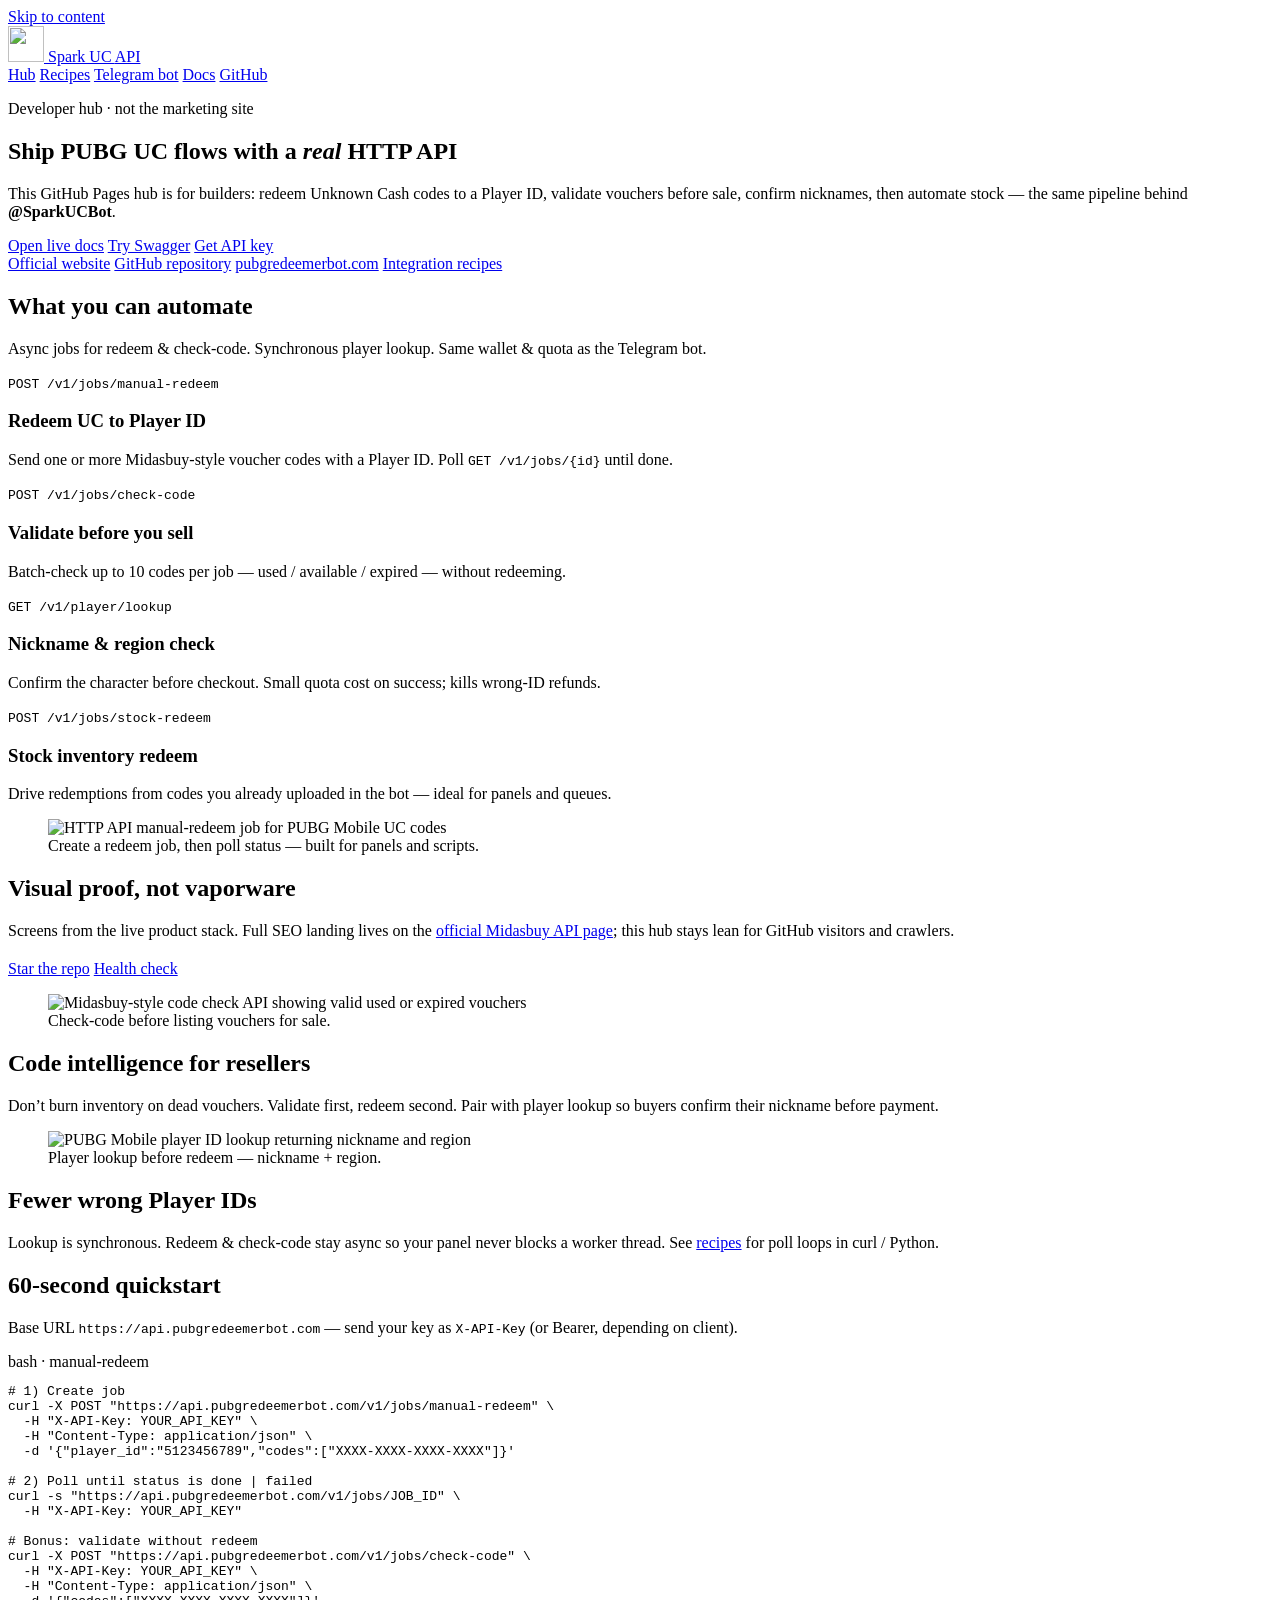
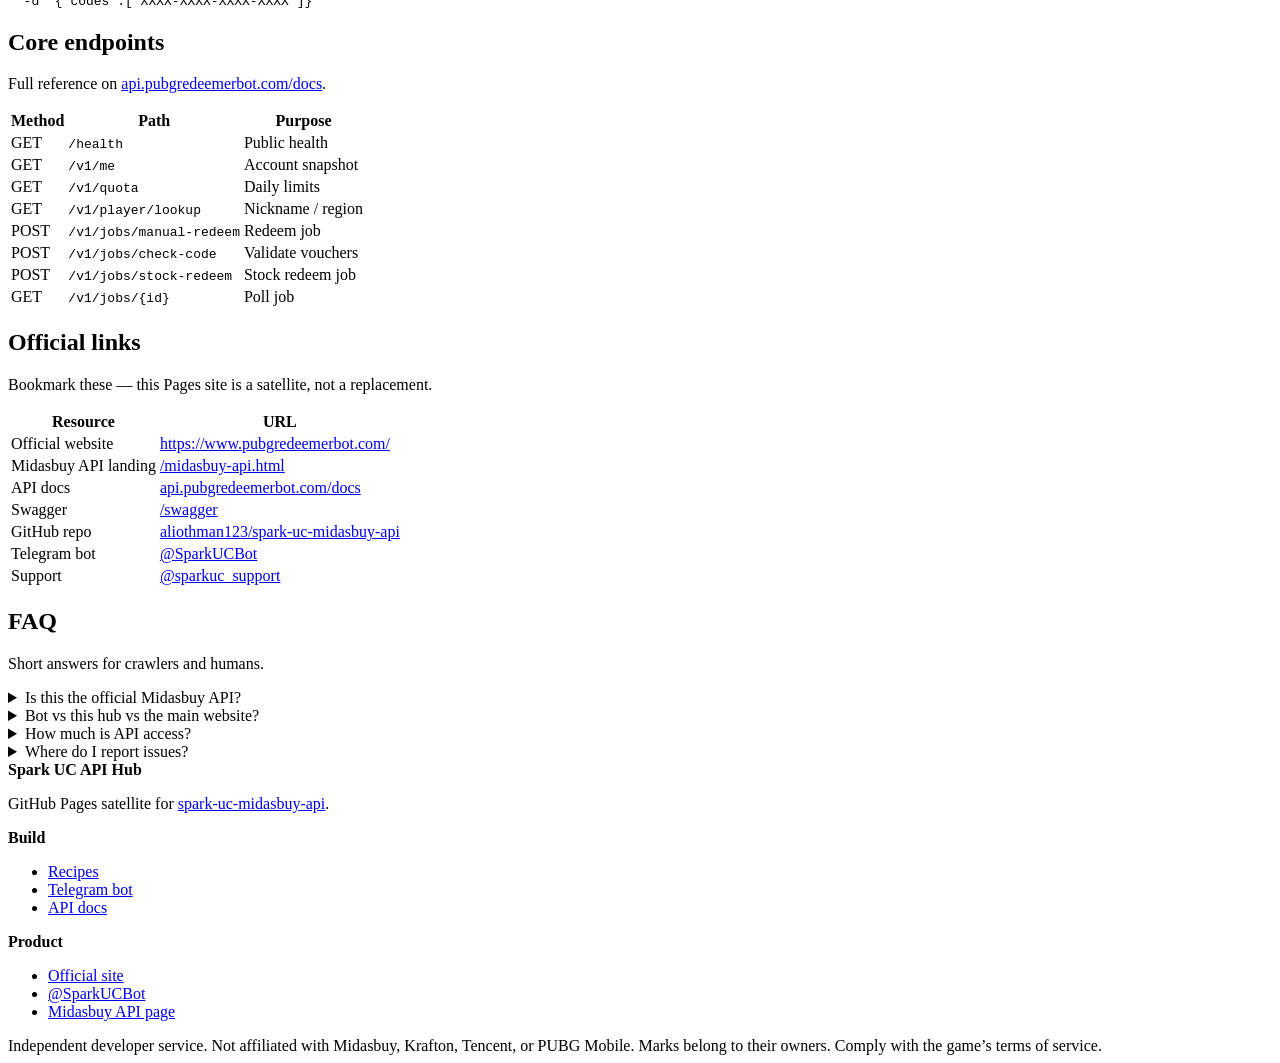
==== index.html @ 56580c72 "gh-pages" ====
<!DOCTYPE html>
<html lang="en">
<head>
  <meta charset="utf-8"/>
  <meta name="viewport" content="width=device-width, initial-scale=1"/>
  <title>Spark UC API — PUBG Mobile UC Redeem Developer Hub | GitHub Pages</title>
  <meta name="description" content="Developer hub for Spark UC Bot HTTP API: redeem PUBG Mobile UC / Midasbuy-style codes, check vouchers, player lookup, and stock automation. Links to docs, Swagger, official site, and GitHub."/>
  <meta name="keywords" content="Spark UC API, PUBG UC redeem API, Midasbuy API, check code API, player lookup, pubgredeemerbot, SparkUCBot, UC reseller API"/>
  <meta name="robots" content="index,follow,max-image-preview:large"/>
  <meta name="author" content="Spark UC Bot"/>
  <meta name="theme-color" content="#070806"/>
  <link rel="canonical" href="https://aliothman123.github.io/spark-uc-midasbuy-api/"/>
  <link rel="icon" href="./assets/favicon.svg" type="image/svg+xml"/>

  <meta property="og:type" content="website"/>
  <meta property="og:site_name" content="Spark UC API Hub"/>
  <meta property="og:locale" content="en_US"/>
  <meta property="og:url" content="https://aliothman123.github.io/spark-uc-midasbuy-api/"/>
  <meta property="og:title" content="Spark UC API — PUBG Mobile UC Redeem Developer Hub"/>
  <meta property="og:description" content="Build shops &amp; reseller panels with Spark UC Bot HTTP API: redeem, check-code, player lookup, stock jobs."/>
  <meta property="og:image" content="https://aliothman123.github.io/spark-uc-midasbuy-api/assets/og-cover.svg"/>
  <meta property="og:image:alt" content="Spark UC API GitHub developer hub"/>

  <meta name="twitter:card" content="summary_large_image"/>
  <meta name="twitter:title" content="Spark UC API — Developer Hub"/>
  <meta name="twitter:description" content="PUBG Mobile UC redeem API hub: docs, recipes, bot links, GitHub repo."/>
  <meta name="twitter:image" content="https://aliothman123.github.io/spark-uc-midasbuy-api/assets/og-cover.svg"/>

  <link rel="preconnect" href="https://fonts.googleapis.com"/>
  <link rel="preconnect" href="https://fonts.gstatic.com" crossorigin/>
  <link href="https://fonts.googleapis.com/css2?family=JetBrains+Mono:wght@400;600&family=Manrope:wght@400;500;600;700&family=Sora:wght@600;700&display=swap" rel="stylesheet"/>
  <link rel="stylesheet" href="./assets/css/style.css"/>

  <script type="application/ld+json">
  {
    "@context": "https://schema.org",
    "@graph": [
      {
        "@type": "WebSite",
        "@id": "https://aliothman123.github.io/spark-uc-midasbuy-api/#website",
        "url": "https://aliothman123.github.io/spark-uc-midasbuy-api/",
        "name": "Spark UC API Developer Hub",
        "description": "GitHub Pages hub for Spark UC Bot PUBG Mobile UC HTTP API.",
        "publisher": { "@id": "https://www.pubgredeemerbot.com/#org" },
        "inLanguage": "en"
      },
      {
        "@type": "Organization",
        "@id": "https://www.pubgredeemerbot.com/#org",
        "name": "Spark UC Bot",
        "url": "https://www.pubgredeemerbot.com/",
        "sameAs": [
          "https://github.com/aliothman123/spark-uc-midasbuy-api",
          "https://telegram.me/SparkUCBot",
          "https://api.pubgredeemerbot.com/docs"
        ],
        "logo": "https://www.pubgredeemerbot.com/assets/favicon.svg"
      },
      {
        "@type": "SoftwareApplication",
        "name": "Spark UC Bot HTTP API",
        "applicationCategory": "DeveloperApplication",
        "operatingSystem": "Any",
        "offers": {
          "@type": "Offer",
          "price": "15",
          "priceCurrency": "USD",
          "description": "HTTP API add-on (30 days) requires an active subscription plan"
        },
        "url": "https://api.pubgredeemerbot.com/",
        "downloadUrl": "https://github.com/aliothman123/spark-uc-midasbuy-api",
        "softwareHelp": "https://api.pubgredeemerbot.com/docs",
        "description": "Independent HTTP API for Midasbuy-style PUBG Mobile UC redeem, voucher check, and player lookup."
      },
      {
        "@type": "FAQPage",
        "mainEntity": [
          {
            "@type": "Question",
            "name": "Is this the official Midasbuy API?",
            "acceptedAnswer": {
              "@type": "Answer",
              "text": "No. Spark UC Bot is an independent service. The HTTP API uses the same redemption pipeline as the Telegram bot @SparkUCBot and is not affiliated with Midasbuy, Krafton, or Tencent."
            }
          },
          {
            "@type": "Question",
            "name": "Where is the live API documentation?",
            "acceptedAnswer": {
              "@type": "Answer",
              "text": "HTML docs: https://api.pubgredeemerbot.com/docs — Swagger UI: https://api.pubgredeemerbot.com/swagger — OpenAPI: https://api.pubgredeemerbot.com/openapi.json"
            }
          },
          {
            "@type": "Question",
            "name": "How do I get an API key?",
            "acceptedAnswer": {
              "@type": "Answer",
              "text": "Open @SparkUCBot on Telegram, activate a subscription plan, purchase the HTTP API add-on (15 USDT / 30 days), then copy your key from the API menu."
            }
          }
        ]
      }
    ]
  }
  </script>
</head>
<body>
  <a class="skip" href="#main">Skip to content</a>
  <header class="top">
    <div class="wrap top-inner">
      <a class="brand" href="./">
        <img src="./assets/favicon.svg" width="36" height="36" alt=""/>
        Spark UC <span style="color:var(--signal)">API</span>
      </a>
      <nav class="nav" aria-label="Primary">
        <a href="./" aria-current="page">Hub</a>
        <a href="./recipes.html">Recipes</a>
        <a href="./bot.html">Telegram bot</a>
        <a href="https://api.pubgredeemerbot.com/docs" rel="noopener">Docs</a>
        <a class="pill" href="https://github.com/aliothman123/spark-uc-midasbuy-api" rel="noopener">GitHub</a>
      </nav>
    </div>
  </header>

  <main id="main">
    <section class="hero">
      <div class="wrap">
        <p class="hero-kicker">Developer hub · not the marketing site</p>
        <h1>Ship PUBG UC flows with a <em>real</em> HTTP API</h1>
        <p class="hero-lead">
          This GitHub Pages hub is for builders: redeem Unknown Cash codes to a Player ID,
          validate vouchers before sale, confirm nicknames, then automate stock —
          the same pipeline behind <strong>@SparkUCBot</strong>.
        </p>
        <div class="cta-row">
          <a class="btn btn-primary" href="https://api.pubgredeemerbot.com/docs" rel="noopener">Open live docs</a>
          <a class="btn btn-ghost" href="https://api.pubgredeemerbot.com/swagger" rel="noopener">Try Swagger</a>
          <a class="btn btn-ember" href="https://telegram.me/SparkUCBot" rel="noopener">Get API key</a>
        </div>
        <div class="link-row">
          <a href="https://www.pubgredeemerbot.com/midasbuy-api.html" rel="noopener">Official website</a>
          <a href="https://github.com/aliothman123/spark-uc-midasbuy-api" rel="noopener">GitHub repository</a>
          <a href="https://www.pubgredeemerbot.com/" rel="noopener">pubgredeemerbot.com</a>
          <a href="./recipes.html">Integration recipes</a>
        </div>
      </div>
    </section>

    <section class="band" id="capabilities">
      <div class="wrap">
        <div class="section-head reveal">
          <h2>What you can automate</h2>
          <p>Async jobs for redeem &amp; check-code. Synchronous player lookup. Same wallet &amp; quota as the Telegram bot.</p>
        </div>
        <div class="strips reveal">
          <div class="strip">
            <code>POST /v1/jobs/manual-redeem</code>
            <div>
              <h3>Redeem UC to Player ID</h3>
              <p>Send one or more Midasbuy-style voucher codes with a Player ID. Poll <code class="inline">GET /v1/jobs/{id}</code> until done.</p>
            </div>
          </div>
          <div class="strip">
            <code>POST /v1/jobs/check-code</code>
            <div>
              <h3>Validate before you sell</h3>
              <p>Batch-check up to 10 codes per job — used / available / expired — without redeeming.</p>
            </div>
          </div>
          <div class="strip">
            <code>GET /v1/player/lookup</code>
            <div>
              <h3>Nickname &amp; region check</h3>
              <p>Confirm the character before checkout. Small quota cost on success; kills wrong-ID refunds.</p>
            </div>
          </div>
          <div class="strip">
            <code>POST /v1/jobs/stock-redeem</code>
            <div>
              <h3>Stock inventory redeem</h3>
              <p>Drive redemptions from codes you already uploaded in the bot — ideal for panels and queues.</p>
            </div>
          </div>
        </div>
      </div>
    </section>

    <section id="gallery">
      <div class="wrap media-grid split">
        <figure class="shot reveal">
          <img src="./assets/img/pubg-uc-redeem-api.webp" width="1000" height="560" alt="HTTP API manual-redeem job for PUBG Mobile UC codes" loading="eager" decoding="async"/>
          <figcaption>Create a redeem job, then poll status — built for panels and scripts.</figcaption>
        </figure>
        <div class="section-head reveal">
          <h2>Visual proof, not vaporware</h2>
          <p>
            Screens from the live product stack. Full SEO landing lives on the
            <a href="https://www.pubgredeemerbot.com/midasbuy-api.html" rel="noopener">official Midasbuy API page</a>;
            this hub stays lean for GitHub visitors and crawlers.
          </p>
          <div class="cta-row" style="margin-top:1.25rem">
            <a class="btn btn-ghost" href="https://github.com/aliothman123/spark-uc-midasbuy-api" rel="noopener">Star the repo</a>
            <a class="btn btn-ghost" href="https://api.pubgredeemerbot.com/health" rel="noopener">Health check</a>
          </div>
        </div>
      </div>
    </section>

    <section class="band" id="check">
      <div class="wrap media-grid split reverse">
        <figure class="shot reveal">
          <img src="./assets/img/midasbuy-code-check-api.webp" width="1000" height="560" alt="Midasbuy-style code check API showing valid used or expired vouchers" loading="lazy" decoding="async"/>
          <figcaption>Check-code before listing vouchers for sale.</figcaption>
        </figure>
        <div class="section-head reveal">
          <h2>Code intelligence for resellers</h2>
          <p>
            Don’t burn inventory on dead vouchers. Validate first, redeem second.
            Pair with player lookup so buyers confirm their nickname before payment.
          </p>
        </div>
      </div>
    </section>

    <section id="lookup">
      <div class="wrap media-grid split">
        <figure class="shot reveal">
          <img src="./assets/img/pubg-player-id-lookup.webp" width="1000" height="560" alt="PUBG Mobile player ID lookup returning nickname and region" loading="lazy" decoding="async"/>
          <figcaption>Player lookup before redeem — nickname + region.</figcaption>
        </figure>
        <div class="section-head reveal">
          <h2>Fewer wrong Player IDs</h2>
          <p>
            Lookup is synchronous. Redeem &amp; check-code stay async so your panel never blocks a worker thread.
            See <a href="./recipes.html">recipes</a> for poll loops in curl / Python.
          </p>
        </div>
      </div>
    </section>

    <section class="band" id="quickstart">
      <div class="wrap">
        <div class="section-head reveal">
          <h2>60-second quickstart</h2>
          <p>Base URL <code class="inline">https://api.pubgredeemerbot.com</code> — send your key as <code class="inline">X-API-Key</code> (or Bearer, depending on client).</p>
        </div>
        <div class="terminal reveal">
          <div class="terminal-bar"><span></span><span></span><span></span> bash · manual-redeem</div>
          <pre><span class="cm"># 1) Create job</span>
curl -X POST "https://api.pubgredeemerbot.com/v1/jobs/manual-redeem" \
  -H "X-API-Key: YOUR_API_KEY" \
  -H "Content-Type: application/json" \
  -d '{"player_id":"5123456789","codes":["XXXX-XXXX-XXXX-XXXX"]}'

<span class="cm"># 2) Poll until status is done | failed</span>
curl -s "https://api.pubgredeemerbot.com/v1/jobs/JOB_ID" \
  -H "X-API-Key: YOUR_API_KEY"

<span class="cm"># Bonus: validate without redeem</span>
curl -X POST "https://api.pubgredeemerbot.com/v1/jobs/check-code" \
  -H "X-API-Key: YOUR_API_KEY" \
  -H "Content-Type: application/json" \
  -d '{"codes":["XXXX-XXXX-XXXX-XXXX"]}'</pre>
        </div>
      </div>
    </section>

    <section id="endpoints">
      <div class="wrap">
        <div class="section-head reveal">
          <h2>Core endpoints</h2>
          <p>Full reference on <a href="https://api.pubgredeemerbot.com/docs" rel="noopener">api.pubgredeemerbot.com/docs</a>.</p>
        </div>
        <div class="table-wrap reveal">
          <table>
            <thead>
              <tr><th>Method</th><th>Path</th><th>Purpose</th></tr>
            </thead>
            <tbody>
              <tr><td>GET</td><td><code class="inline">/health</code></td><td>Public health</td></tr>
              <tr><td>GET</td><td><code class="inline">/v1/me</code></td><td>Account snapshot</td></tr>
              <tr><td>GET</td><td><code class="inline">/v1/quota</code></td><td>Daily limits</td></tr>
              <tr><td>GET</td><td><code class="inline">/v1/player/lookup</code></td><td>Nickname / region</td></tr>
              <tr><td>POST</td><td><code class="inline">/v1/jobs/manual-redeem</code></td><td>Redeem job</td></tr>
              <tr><td>POST</td><td><code class="inline">/v1/jobs/check-code</code></td><td>Validate vouchers</td></tr>
              <tr><td>POST</td><td><code class="inline">/v1/jobs/stock-redeem</code></td><td>Stock redeem job</td></tr>
              <tr><td>GET</td><td><code class="inline">/v1/jobs/{id}</code></td><td>Poll job</td></tr>
            </tbody>
          </table>
        </div>
      </div>
    </section>

    <section class="band" id="links">
      <div class="wrap">
        <div class="section-head reveal">
          <h2>Official links</h2>
          <p>Bookmark these — this Pages site is a satellite, not a replacement.</p>
        </div>
        <div class="table-wrap reveal">
          <table>
            <thead>
              <tr><th>Resource</th><th>URL</th></tr>
            </thead>
            <tbody>
              <tr><td>Official website</td><td><a href="https://www.pubgredeemerbot.com/" rel="noopener">https://www.pubgredeemerbot.com/</a></td></tr>
              <tr><td>Midasbuy API landing</td><td><a href="https://www.pubgredeemerbot.com/midasbuy-api.html" rel="noopener">/midasbuy-api.html</a></td></tr>
              <tr><td>API docs</td><td><a href="https://api.pubgredeemerbot.com/docs" rel="noopener">api.pubgredeemerbot.com/docs</a></td></tr>
              <tr><td>Swagger</td><td><a href="https://api.pubgredeemerbot.com/swagger" rel="noopener">/swagger</a></td></tr>
              <tr><td>GitHub repo</td><td><a href="https://github.com/aliothman123/spark-uc-midasbuy-api" rel="noopener">aliothman123/spark-uc-midasbuy-api</a></td></tr>
              <tr><td>Telegram bot</td><td><a href="https://telegram.me/SparkUCBot" rel="noopener">@SparkUCBot</a></td></tr>
              <tr><td>Support</td><td><a href="https://telegram.me/sparkuc_support" rel="noopener">@sparkuc_support</a></td></tr>
            </tbody>
          </table>
        </div>
      </div>
    </section>

    <section id="faq">
      <div class="wrap">
        <div class="section-head reveal">
          <h2>FAQ</h2>
          <p>Short answers for crawlers and humans.</p>
        </div>
        <div class="faq reveal">
          <details>
            <summary>Is this the official Midasbuy API?</summary>
            <p>No. Independent Spark UC Bot service — not affiliated with Midasbuy, Krafton, or Tencent.</p>
          </details>
          <details>
            <summary>Bot vs this hub vs the main website?</summary>
            <p><strong>Bot</strong> = product UI. <strong>Website</strong> = multilingual SEO landing. <strong>This GitHub Pages hub</strong> = developer-oriented entry from the repository.</p>
          </details>
          <details>
            <summary>How much is API access?</summary>
            <p>Active plan (from 5 USDT / 30 days) + HTTP API add-on 15 USDT / 30 days. Admin may grant API trial.</p>
          </details>
          <details>
            <summary>Where do I report issues?</summary>
            <p>Telegram <a href="https://telegram.me/sparkuc_support" rel="noopener">@sparkuc_support</a> or GitHub Issues on the <a href="https://github.com/aliothman123/spark-uc-midasbuy-api/issues" rel="noopener">repo</a>.</p>
          </details>
        </div>
      </div>
    </section>
  </main>

  <footer class="foot">
    <div class="wrap foot-grid">
      <div>
        <strong>Spark UC API Hub</strong>
        <p>GitHub Pages satellite for <a href="https://github.com/aliothman123/spark-uc-midasbuy-api" rel="noopener">spark-uc-midasbuy-api</a>.</p>
      </div>
      <div>
        <strong>Build</strong>
        <ul>
          <li><a href="./recipes.html">Recipes</a></li>
          <li><a href="./bot.html">Telegram bot</a></li>
          <li><a href="https://api.pubgredeemerbot.com/docs" rel="noopener">API docs</a></li>
        </ul>
      </div>
      <div>
        <strong>Product</strong>
        <ul>
          <li><a href="https://www.pubgredeemerbot.com/" rel="noopener">Official site</a></li>
          <li><a href="https://telegram.me/SparkUCBot" rel="noopener">@SparkUCBot</a></li>
          <li><a href="https://www.pubgredeemerbot.com/midasbuy-api.html" rel="noopener">Midasbuy API page</a></li>
        </ul>
      </div>
    </div>
    <div class="wrap disclaimer">
      Independent developer service. Not affiliated with Midasbuy, Krafton, Tencent, or PUBG Mobile.
      Marks belong to their owners. Comply with the game’s terms of service.
    </div>
  </footer>
  <script src="./assets/js/main.js" defer></script>
</body>
</html>
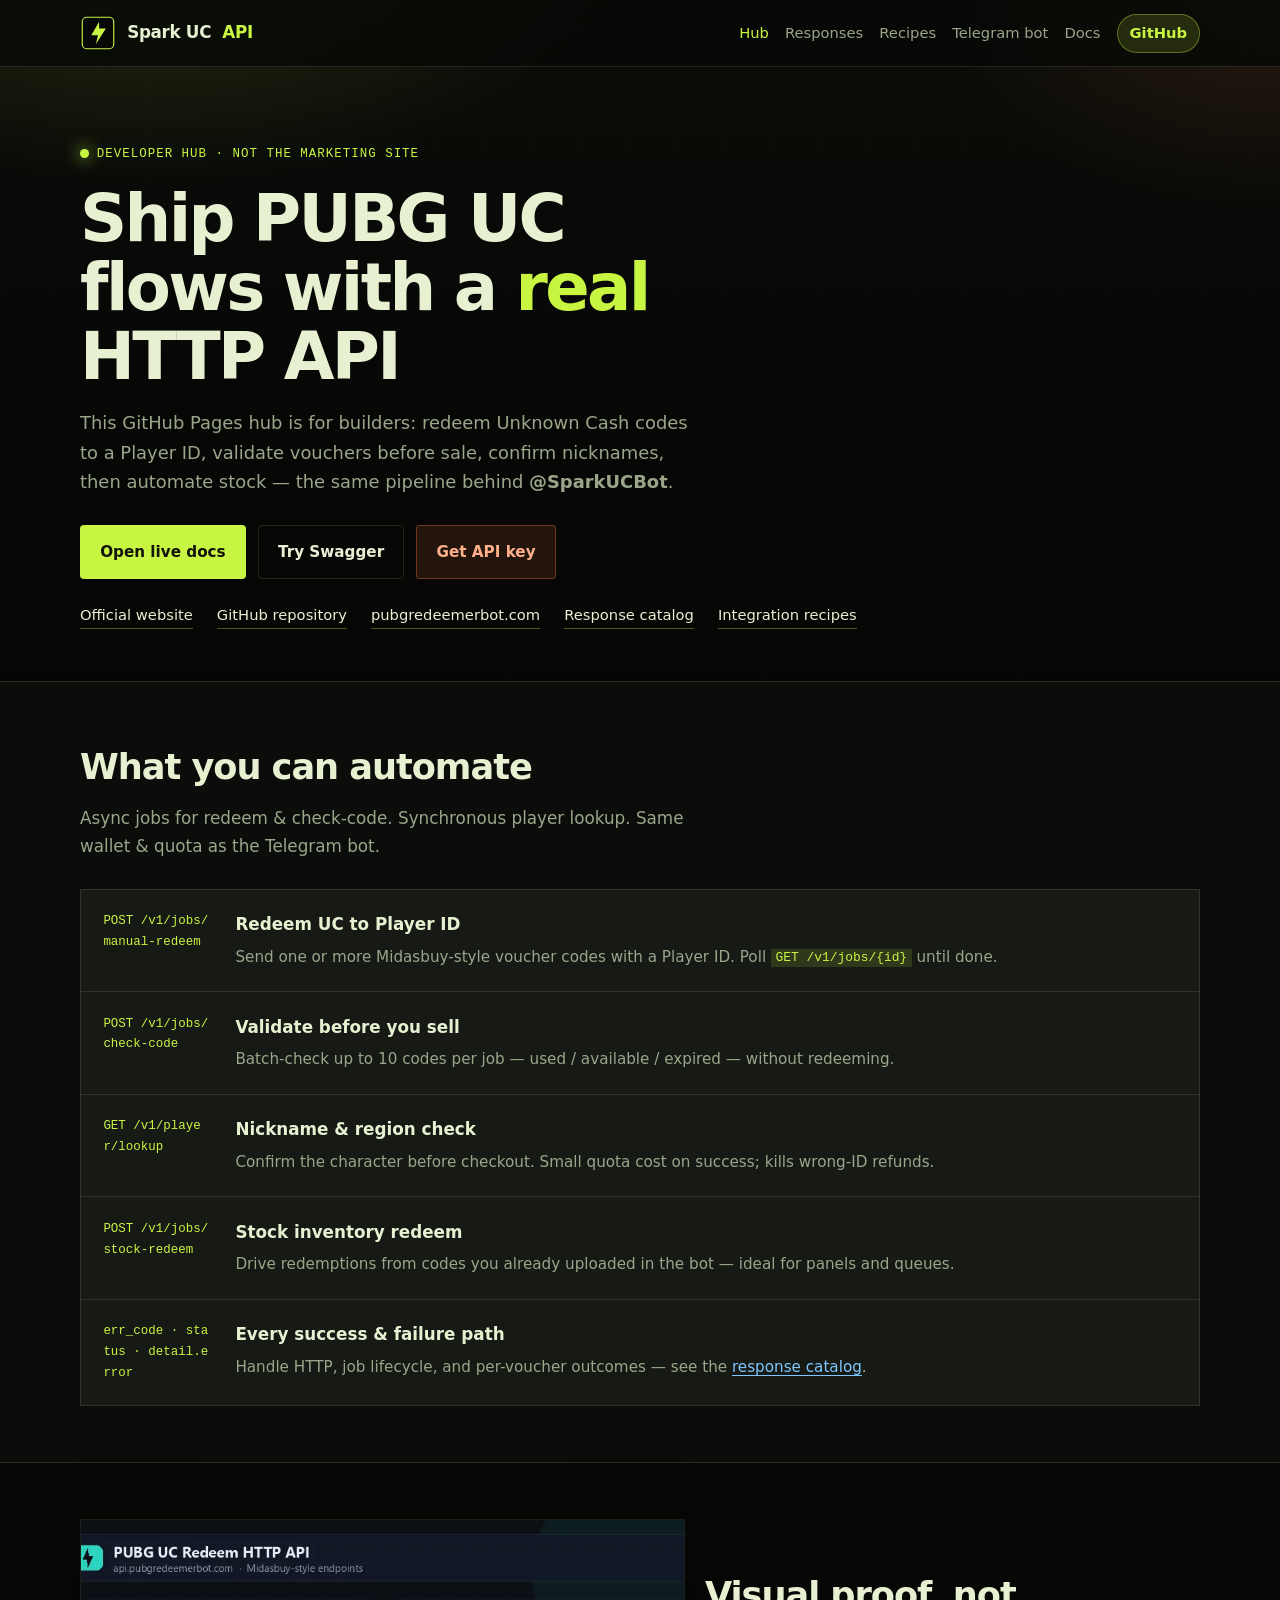
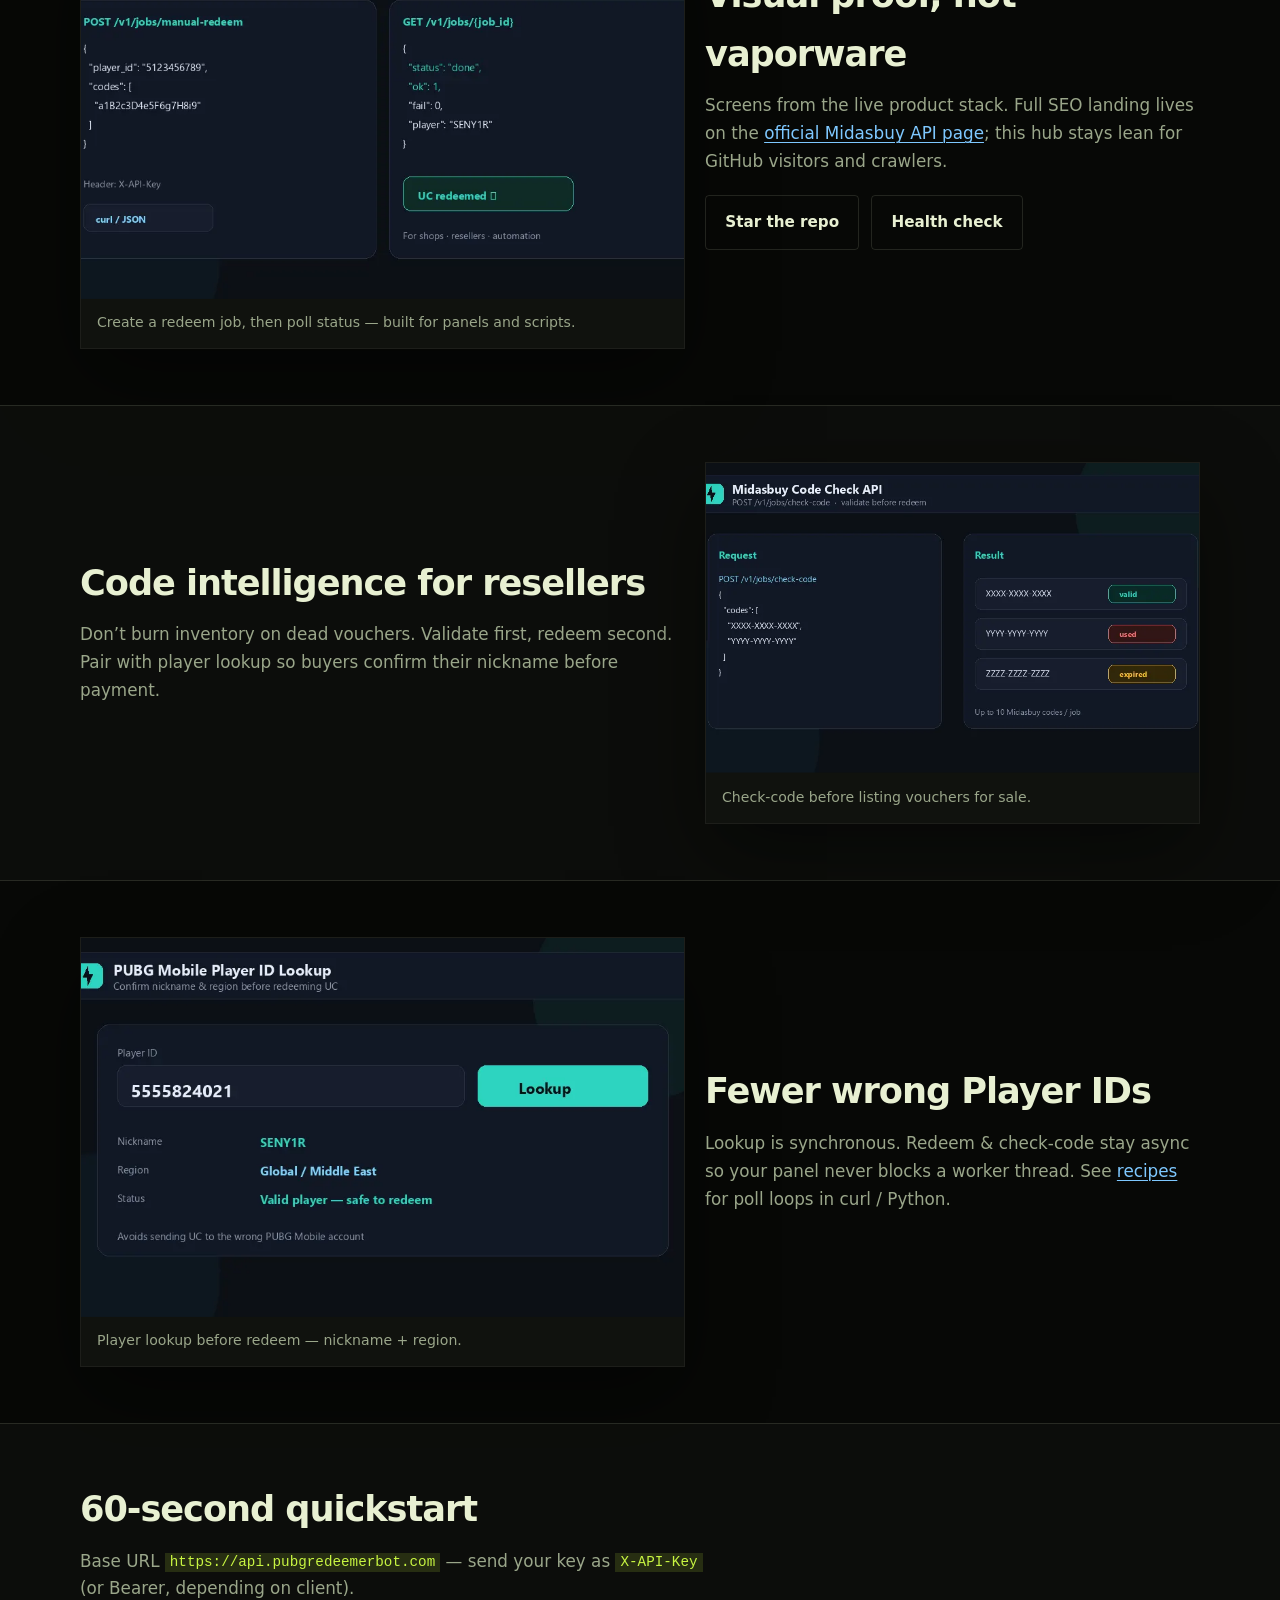
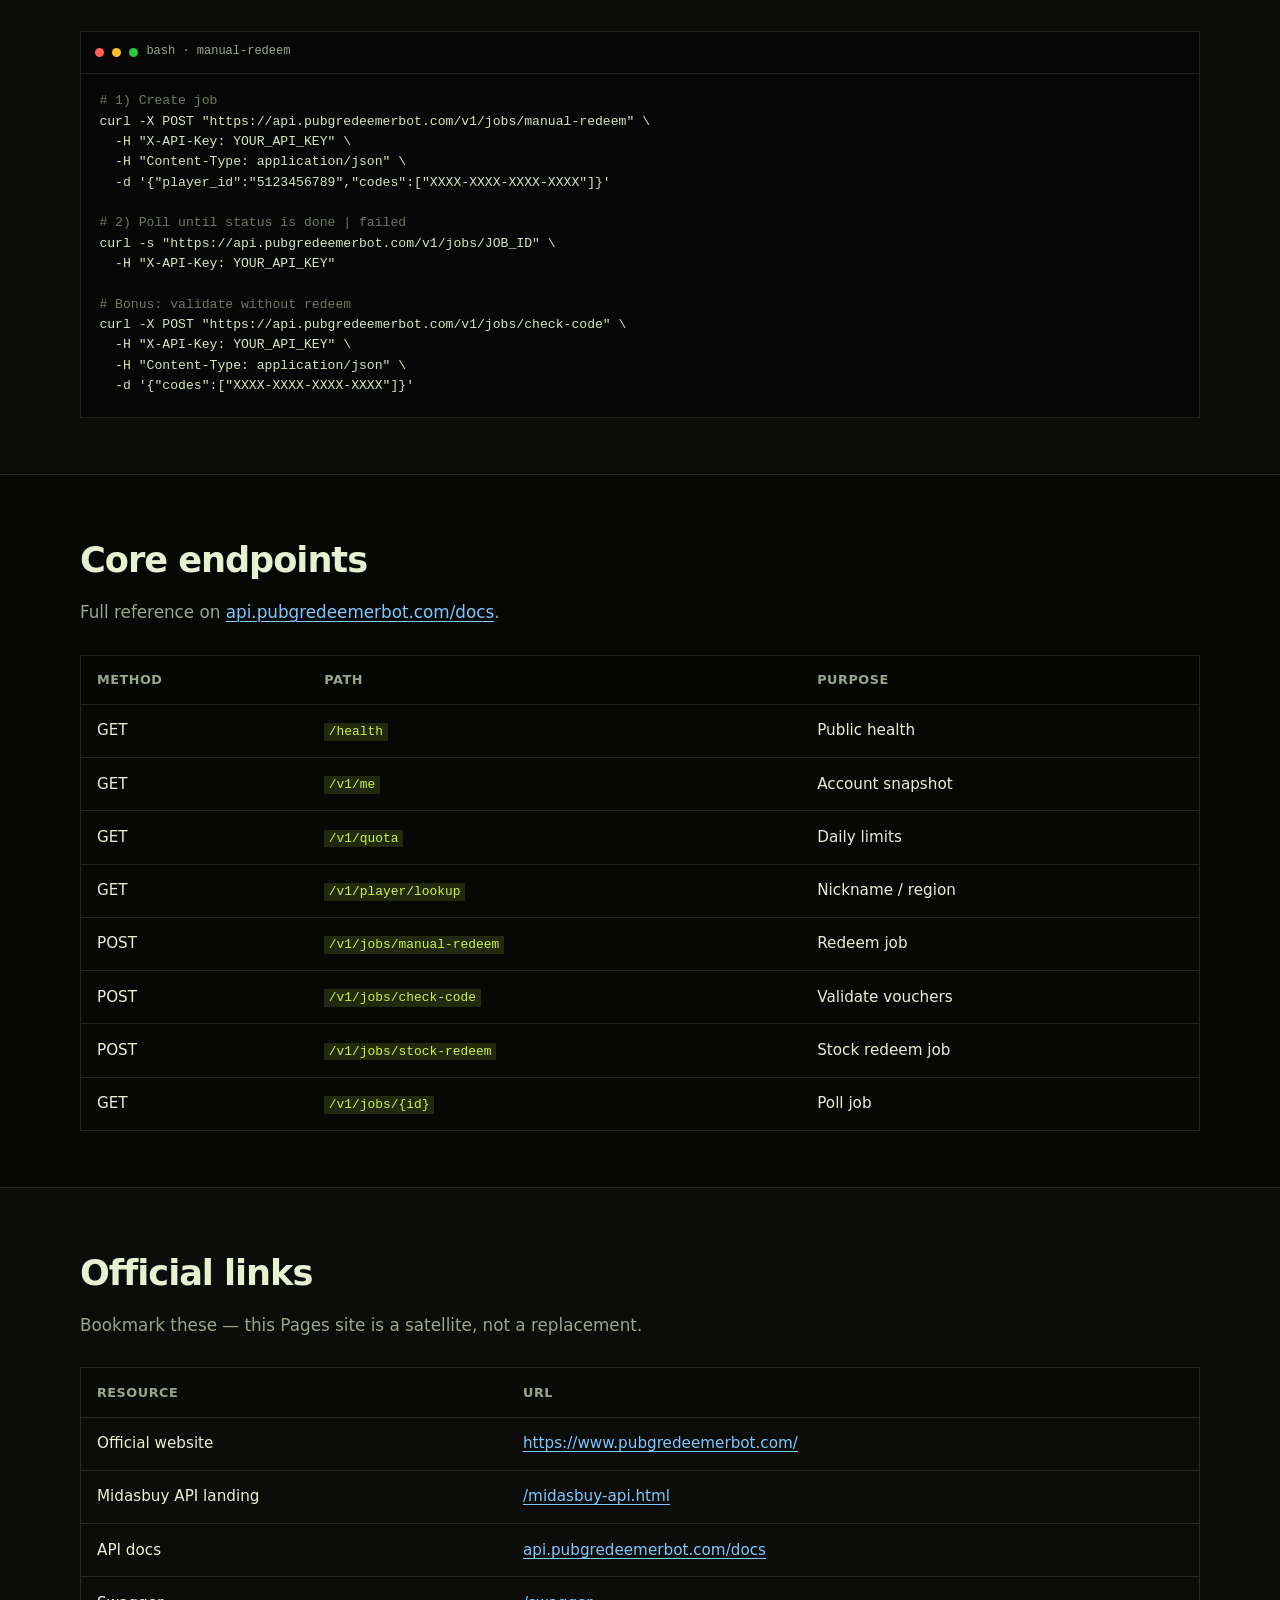
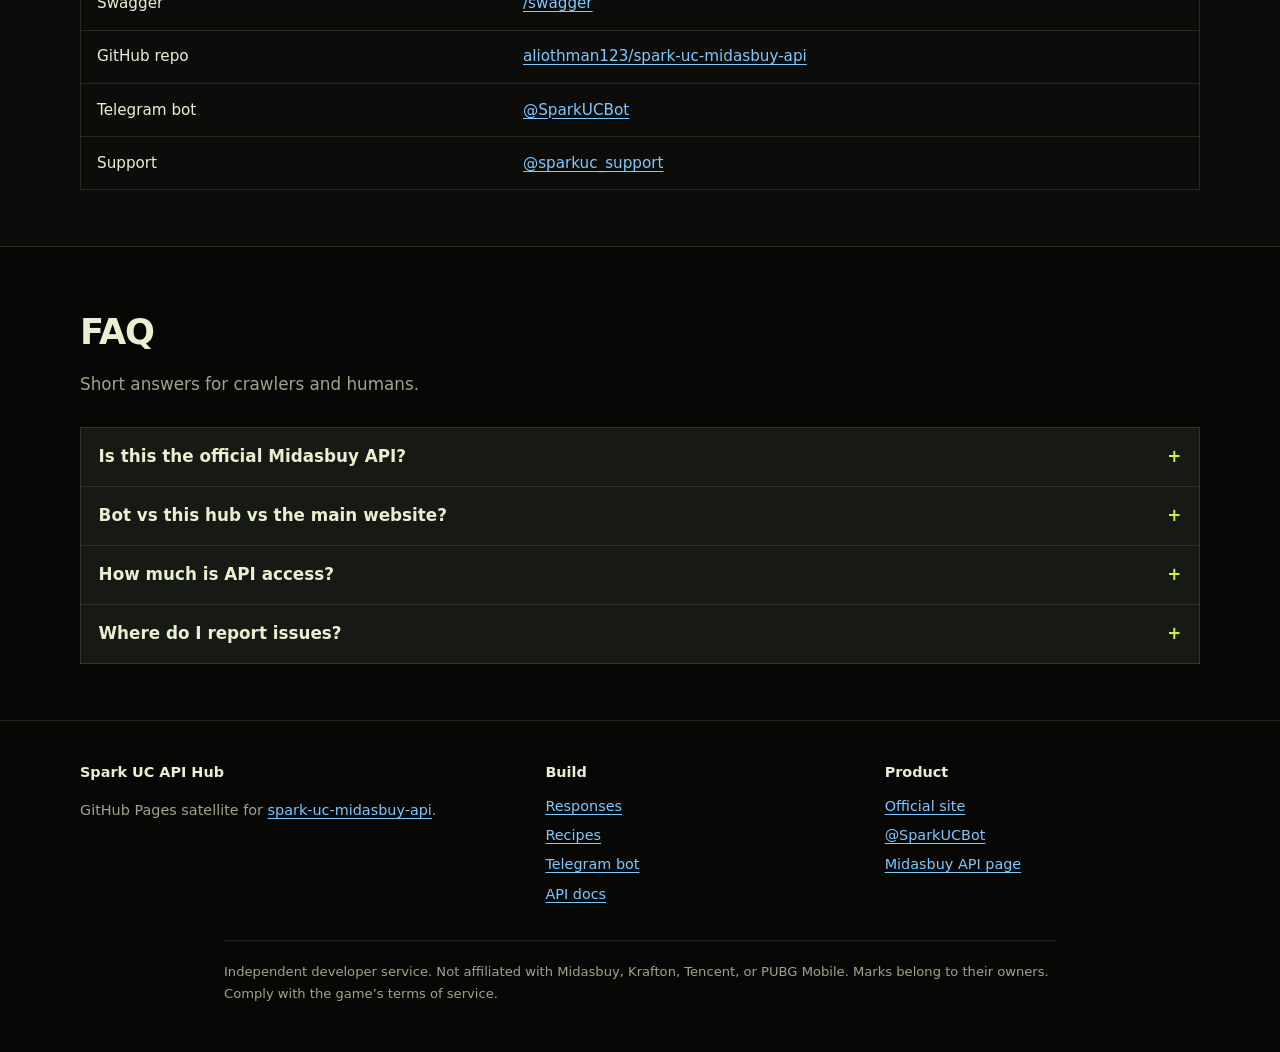
==== commit 6b135cff: "Add files via upload" ====
--- a/index.html
+++ b/index.html
@@ -115,6 +115,7 @@
       </a>
       <nav class="nav" aria-label="Primary">
         <a href="./" aria-current="page">Hub</a>
+        <a href="./responses.html">Responses</a>
         <a href="./recipes.html">Recipes</a>
         <a href="./bot.html">Telegram bot</a>
         <a href="https://api.pubgredeemerbot.com/docs" rel="noopener">Docs</a>
@@ -142,6 +143,7 @@
           <a href="https://www.pubgredeemerbot.com/midasbuy-api.html" rel="noopener">Official website</a>
           <a href="https://github.com/aliothman123/spark-uc-midasbuy-api" rel="noopener">GitHub repository</a>
           <a href="https://www.pubgredeemerbot.com/" rel="noopener">pubgredeemerbot.com</a>
+          <a href="./responses.html">Response catalog</a>
           <a href="./recipes.html">Integration recipes</a>
         </div>
       </div>
@@ -180,6 +182,13 @@
             <div>
               <h3>Stock inventory redeem</h3>
               <p>Drive redemptions from codes you already uploaded in the bot — ideal for panels and queues.</p>
+            </div>
+          </div>
+          <div class="strip">
+            <code>err_code · status · detail.error</code>
+            <div>
+              <h3>Every success &amp; failure path</h3>
+              <p>Handle HTTP, job lifecycle, and per-voucher outcomes — see the <a href="./responses.html">response catalog</a>.</p>
             </div>
           </div>
         </div>
@@ -354,6 +363,7 @@
       <div>
         <strong>Build</strong>
         <ul>
+          <li><a href="./responses.html">Responses</a></li>
           <li><a href="./recipes.html">Recipes</a></li>
           <li><a href="./bot.html">Telegram bot</a></li>
           <li><a href="https://api.pubgredeemerbot.com/docs" rel="noopener">API docs</a></li>
--- a/assets/css/style.css
+++ b/assets/css/style.css
@@ -0,0 +1,657 @@
+/* Spark UC — GitHub Pages hub (distinct from pubgredeemerbot.com) */
+:root {
+  --ink: #070806;
+  --ink-2: #10120e;
+  --panel: #161914;
+  --line: rgba(232, 240, 210, 0.12);
+  --text: #e8f0d2;
+  --muted: #9aa68a;
+  --signal: #c8f542;
+  --signal-dim: rgba(200, 245, 66, 0.14);
+  --ember: #ff7a45;
+  --sky: #7ec8ff;
+  --max: 1120px;
+  --font-display: "Sora", system-ui, sans-serif;
+  --font-body: "Manrope", system-ui, sans-serif;
+  --font-mono: "JetBrains Mono", ui-monospace, monospace;
+  --radius: 4px;
+  --shadow: 0 30px 80px rgba(0, 0, 0, 0.45);
+}
+
+*,
+*::before,
+*::after {
+  box-sizing: border-box;
+}
+
+html {
+  scroll-behavior: smooth;
+}
+
+body {
+  margin: 0;
+  min-height: 100vh;
+  color: var(--text);
+  background: var(--ink);
+  font-family: var(--font-body);
+  font-size: 1.05rem;
+  line-height: 1.65;
+  -webkit-font-smoothing: antialiased;
+}
+
+body::before {
+  content: "";
+  position: fixed;
+  inset: 0;
+  pointer-events: none;
+  z-index: 0;
+  background:
+    radial-gradient(900px 500px at 12% -10%, rgba(200, 245, 66, 0.16), transparent 55%),
+    radial-gradient(700px 420px at 100% 0%, rgba(255, 122, 69, 0.12), transparent 50%),
+    linear-gradient(180deg, #0b0d09 0%, var(--ink) 40%, #050604 100%);
+}
+
+body::after {
+  content: "";
+  position: fixed;
+  inset: 0;
+  pointer-events: none;
+  z-index: 0;
+  opacity: 0.35;
+  background-image: linear-gradient(rgba(232, 240, 210, 0.03) 1px, transparent 1px),
+    linear-gradient(90deg, rgba(232, 240, 210, 0.03) 1px, transparent 1px);
+  background-size: 48px 48px;
+  mask-image: linear-gradient(180deg, #000 0%, transparent 75%);
+}
+
+img {
+  max-width: 100%;
+  height: auto;
+  display: block;
+}
+
+a {
+  color: var(--sky);
+  text-decoration-thickness: 1px;
+  text-underline-offset: 3px;
+}
+
+a:hover {
+  color: var(--signal);
+}
+
+.skip {
+  position: absolute;
+  left: -999px;
+  top: 0;
+  background: var(--signal);
+  color: #111;
+  padding: 0.6rem 1rem;
+  z-index: 100;
+}
+.skip:focus {
+  left: 0.75rem;
+  top: 0.75rem;
+}
+
+.wrap {
+  width: min(100% - 2rem, var(--max));
+  margin-inline: auto;
+  position: relative;
+  z-index: 1;
+}
+
+/* Header */
+.top {
+  position: sticky;
+  top: 0;
+  z-index: 50;
+  backdrop-filter: blur(14px);
+  background: rgba(7, 8, 6, 0.78);
+  border-bottom: 1px solid var(--line);
+}
+
+.top-inner {
+  display: flex;
+  align-items: center;
+  justify-content: space-between;
+  gap: 1rem;
+  padding: 0.85rem 0;
+}
+
+.brand {
+  display: flex;
+  align-items: center;
+  gap: 0.7rem;
+  color: var(--text);
+  text-decoration: none;
+  font-family: var(--font-display);
+  font-weight: 700;
+  letter-spacing: -0.02em;
+}
+
+.brand img {
+  width: 36px;
+  height: 36px;
+}
+
+.nav {
+  display: flex;
+  flex-wrap: wrap;
+  gap: 0.35rem 1rem;
+  align-items: center;
+  font-size: 0.92rem;
+}
+
+.nav a {
+  color: var(--muted);
+  text-decoration: none;
+}
+
+.nav a:hover,
+.nav a[aria-current="page"] {
+  color: var(--signal);
+}
+
+.nav .pill {
+  display: inline-flex;
+  align-items: center;
+  padding: 0.4rem 0.75rem;
+  border: 1px solid rgba(200, 245, 66, 0.35);
+  background: var(--signal-dim);
+  color: var(--signal);
+  text-decoration: none;
+  font-weight: 600;
+  border-radius: 999px;
+}
+
+/* Hero — one composition */
+.hero {
+  padding: 4.5rem 0 3.25rem;
+  position: relative;
+}
+
+.hero-kicker {
+  display: inline-flex;
+  align-items: center;
+  gap: 0.5rem;
+  font-family: var(--font-mono);
+  font-size: 0.78rem;
+  letter-spacing: 0.08em;
+  text-transform: uppercase;
+  color: var(--signal);
+  margin: 0 0 1.25rem;
+}
+
+.hero-kicker::before {
+  content: "";
+  width: 0.55rem;
+  height: 0.55rem;
+  border-radius: 50%;
+  background: var(--signal);
+  box-shadow: 0 0 16px var(--signal);
+  animation: pulse 2.2s ease-in-out infinite;
+}
+
+@keyframes pulse {
+  0%,
+  100% {
+    opacity: 1;
+    transform: scale(1);
+  }
+  50% {
+    opacity: 0.45;
+    transform: scale(0.85);
+  }
+}
+
+.hero h1 {
+  font-family: var(--font-display);
+  font-weight: 700;
+  font-size: clamp(2.35rem, 6vw, 4.1rem);
+  line-height: 1.05;
+  letter-spacing: -0.04em;
+  margin: 0 0 1.1rem;
+  max-width: 14ch;
+}
+
+.hero h1 em {
+  font-style: normal;
+  color: var(--signal);
+}
+
+.hero-lead {
+  max-width: 38rem;
+  color: var(--muted);
+  font-size: 1.12rem;
+  margin: 0 0 1.75rem;
+}
+
+.cta-row {
+  display: flex;
+  flex-wrap: wrap;
+  gap: 0.75rem;
+  margin-bottom: 1.5rem;
+}
+
+.btn {
+  display: inline-flex;
+  align-items: center;
+  justify-content: center;
+  gap: 0.45rem;
+  padding: 0.85rem 1.2rem;
+  border-radius: var(--radius);
+  font-family: var(--font-display);
+  font-weight: 650;
+  font-size: 0.95rem;
+  text-decoration: none;
+  border: 1px solid transparent;
+  transition: transform 0.18s ease, background 0.18s ease, border-color 0.18s ease;
+}
+
+.btn:hover {
+  transform: translateY(-1px);
+  text-decoration: none;
+}
+
+.btn-primary {
+  background: var(--signal);
+  color: #12140c;
+}
+
+.btn-primary:hover {
+  color: #12140c;
+  background: #d8ff6a;
+}
+
+.btn-ghost {
+  background: transparent;
+  color: var(--text);
+  border-color: var(--line);
+}
+
+.btn-ghost:hover {
+  border-color: rgba(200, 245, 66, 0.45);
+  color: var(--signal);
+}
+
+.btn-ember {
+  background: rgba(255, 122, 69, 0.12);
+  border-color: rgba(255, 122, 69, 0.35);
+  color: #ffb08a;
+}
+
+.link-row {
+  display: flex;
+  flex-wrap: wrap;
+  gap: 1rem 1.5rem;
+  font-size: 0.92rem;
+  color: var(--muted);
+}
+
+.link-row a {
+  color: var(--text);
+  text-decoration: none;
+  border-bottom: 1px solid rgba(200, 245, 66, 0.35);
+}
+
+.link-row a:hover {
+  color: var(--signal);
+}
+
+/* Sections */
+section {
+  padding: 3.5rem 0;
+  position: relative;
+  z-index: 1;
+}
+
+.section-head {
+  margin-bottom: 1.75rem;
+  max-width: 40rem;
+}
+
+.section-head h2 {
+  font-family: var(--font-display);
+  font-size: clamp(1.6rem, 3vw, 2.2rem);
+  letter-spacing: -0.03em;
+  margin: 0 0 0.6rem;
+}
+
+.section-head p {
+  margin: 0;
+  color: var(--muted);
+}
+
+.band {
+  border-block: 1px solid var(--line);
+  background: rgba(16, 18, 14, 0.65);
+}
+
+/* Feature strips — not card grid spam */
+.strips {
+  display: grid;
+  gap: 0;
+  border: 1px solid var(--line);
+  background: var(--panel);
+}
+
+.strip {
+  display: grid;
+  grid-template-columns: 7rem 1fr;
+  gap: 1.25rem;
+  padding: 1.35rem 1.4rem;
+  border-bottom: 1px solid var(--line);
+}
+
+.strip:last-child {
+  border-bottom: 0;
+}
+
+.strip code {
+  font-family: var(--font-mono);
+  font-size: 0.78rem;
+  color: var(--signal);
+  word-break: break-all;
+}
+
+.strip h3 {
+  margin: 0 0 0.35rem;
+  font-family: var(--font-display);
+  font-size: 1.05rem;
+}
+
+.strip p {
+  margin: 0;
+  color: var(--muted);
+  font-size: 0.95rem;
+}
+
+@media (max-width: 700px) {
+  .strip {
+    grid-template-columns: 1fr;
+  }
+}
+
+/* Media figure */
+.shot {
+  margin: 0;
+  border: 1px solid var(--line);
+  background: #000;
+  overflow: hidden;
+  box-shadow: var(--shadow);
+}
+
+.shot img {
+  width: 100%;
+  aspect-ratio: 16 / 10;
+  object-fit: cover;
+  object-position: top;
+  transform: scale(1.01);
+  transition: transform 0.7s ease;
+}
+
+.shot:hover img {
+  transform: scale(1.04);
+}
+
+.shot figcaption {
+  padding: 0.85rem 1rem;
+  font-size: 0.88rem;
+  color: var(--muted);
+  border-top: 1px solid var(--line);
+  background: var(--ink-2);
+}
+
+.media-grid {
+  display: grid;
+  gap: 1.25rem;
+}
+
+@media (min-width: 860px) {
+  .media-grid.split {
+    grid-template-columns: 1.1fr 0.9fr;
+    align-items: center;
+  }
+  .media-grid.split.reverse > :first-child {
+    order: 2;
+  }
+}
+
+/* Code */
+.terminal {
+  border: 1px solid var(--line);
+  background: #050605;
+  overflow: hidden;
+}
+
+.terminal-bar {
+  display: flex;
+  align-items: center;
+  gap: 0.5rem;
+  padding: 0.65rem 0.9rem;
+  border-bottom: 1px solid var(--line);
+  color: var(--muted);
+  font-family: var(--font-mono);
+  font-size: 0.75rem;
+}
+
+.terminal-bar span {
+  width: 9px;
+  height: 9px;
+  border-radius: 50%;
+  background: #333;
+}
+.terminal-bar span:nth-child(1) {
+  background: #ff5f57;
+}
+.terminal-bar span:nth-child(2) {
+  background: #febc2e;
+}
+.terminal-bar span:nth-child(3) {
+  background: #28c840;
+}
+
+.terminal pre {
+  margin: 0;
+  padding: 1.1rem 1.15rem 1.3rem;
+  overflow-x: auto;
+  font-family: var(--font-mono);
+  font-size: 0.82rem;
+  line-height: 1.55;
+  color: #d7e6b8;
+}
+
+.terminal .cm {
+  color: #6f7a60;
+}
+.terminal .ok {
+  color: var(--signal);
+}
+
+/* Tables */
+.table-wrap {
+  overflow-x: auto;
+  border: 1px solid var(--line);
+}
+
+table {
+  width: 100%;
+  border-collapse: collapse;
+  font-size: 0.95rem;
+}
+
+th,
+td {
+  text-align: left;
+  padding: 0.85rem 1rem;
+  border-bottom: 1px solid var(--line);
+  vertical-align: top;
+}
+
+th {
+  font-family: var(--font-display);
+  font-size: 0.8rem;
+  letter-spacing: 0.04em;
+  text-transform: uppercase;
+  color: var(--muted);
+  background: rgba(0, 0, 0, 0.25);
+}
+
+tr:last-child td {
+  border-bottom: 0;
+}
+
+code.inline {
+  font-family: var(--font-mono);
+  font-size: 0.85em;
+  color: var(--signal);
+  background: var(--signal-dim);
+  padding: 0.1em 0.35em;
+}
+
+/* FAQ */
+.faq details {
+  border: 1px solid var(--line);
+  border-bottom: 0;
+  background: var(--panel);
+  padding: 0.95rem 1.1rem;
+}
+
+.faq details:last-child {
+  border-bottom: 1px solid var(--line);
+}
+
+.faq summary {
+  cursor: pointer;
+  font-family: var(--font-display);
+  font-weight: 600;
+  list-style: none;
+}
+
+.faq summary::-webkit-details-marker {
+  display: none;
+}
+
+.faq summary::after {
+  content: "+";
+  float: right;
+  color: var(--signal);
+}
+
+.faq details[open] summary::after {
+  content: "–";
+}
+
+.faq details p {
+  margin: 0.75rem 0 0.15rem;
+  color: var(--muted);
+}
+
+/* Recipe list */
+.recipe {
+  display: grid;
+  gap: 1.5rem;
+}
+
+.recipe article {
+  border-left: 3px solid var(--signal);
+  padding: 0.25rem 0 0.25rem 1.1rem;
+}
+
+.recipe h3 {
+  margin: 0 0 0.4rem;
+  font-family: var(--font-display);
+}
+
+.recipe p {
+  margin: 0 0 0.75rem;
+  color: var(--muted);
+}
+
+/* Footer */
+.foot {
+  padding: 2.5rem 0 3rem;
+  border-top: 1px solid var(--line);
+  color: var(--muted);
+  font-size: 0.9rem;
+}
+
+.foot-grid {
+  display: grid;
+  gap: 1.5rem;
+}
+
+@media (min-width: 760px) {
+  .foot-grid {
+    grid-template-columns: 1.4fr 1fr 1fr;
+  }
+}
+
+.foot strong {
+  color: var(--text);
+  font-family: var(--font-display);
+}
+
+.foot ul {
+  list-style: none;
+  margin: 0.6rem 0 0;
+  padding: 0;
+}
+
+.foot li {
+  margin: 0.35rem 0;
+}
+
+.disclaimer {
+  margin-top: 1.75rem;
+  padding-top: 1.25rem;
+  border-top: 1px solid var(--line);
+  font-size: 0.82rem;
+  max-width: 52rem;
+}
+
+/* Reveal motion */
+.reveal {
+  opacity: 0;
+  transform: translateY(18px);
+  transition: opacity 0.7s ease, transform 0.7s ease;
+}
+.reveal.in {
+  opacity: 1;
+  transform: none;
+}
+
+.hero h1 {
+  animation: rise 0.9s ease both;
+}
+.hero-lead {
+  animation: rise 0.9s ease 0.12s both;
+}
+.cta-row {
+  animation: rise 0.9s ease 0.22s both;
+}
+
+@keyframes rise {
+  from {
+    opacity: 0;
+    transform: translateY(16px);
+  }
+  to {
+    opacity: 1;
+    transform: none;
+  }
+}
+
+@media (prefers-reduced-motion: reduce) {
+  *,
+  *::before,
+  *::after {
+    animation: none !important;
+    transition: none !important;
+  }
+  .reveal {
+    opacity: 1;
+    transform: none;
+  }
+}
